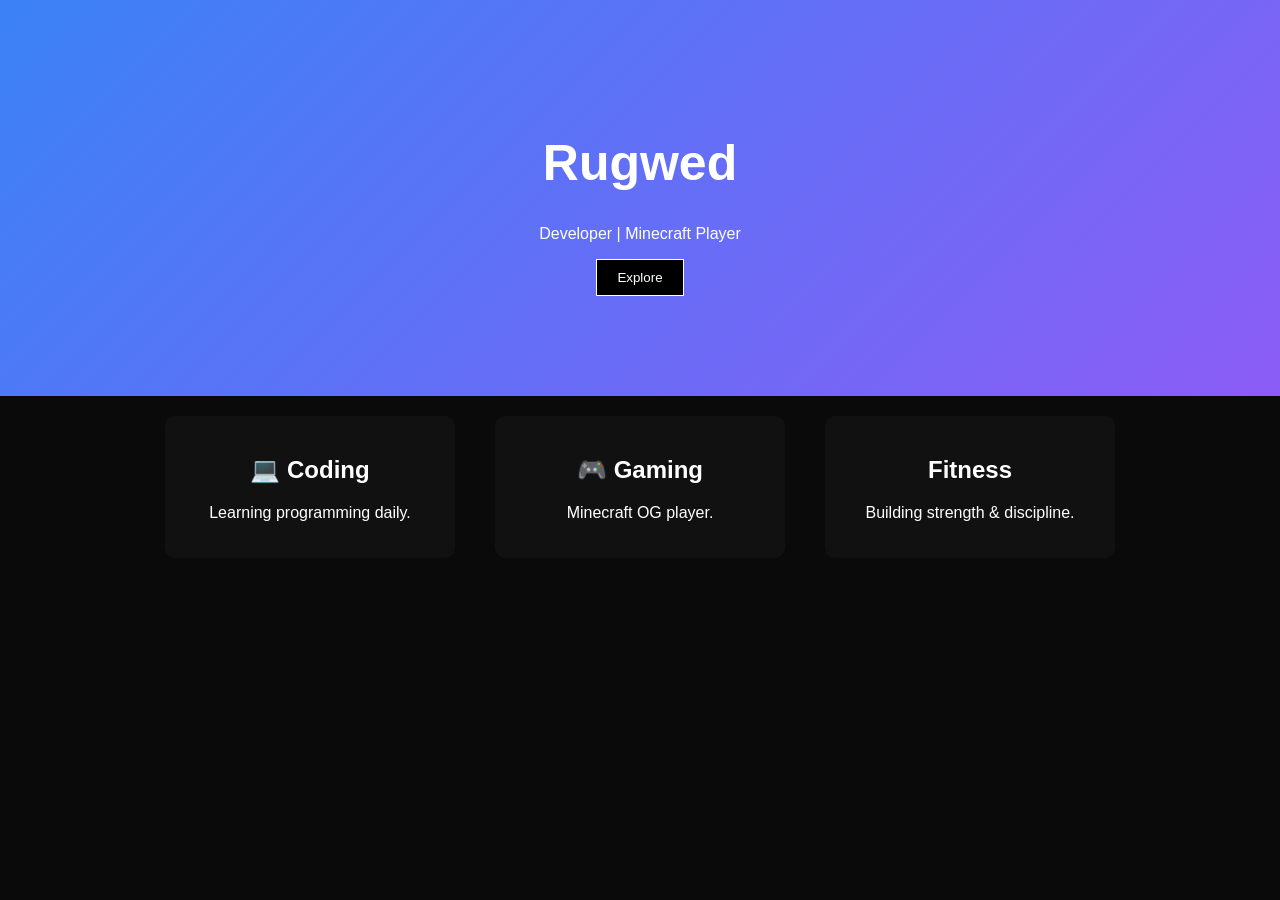
==== index.html @ fbd2284b "Update index.html" ====
<!DOCTYPE html>
<html lang="en">
<head>
    <meta charset="UTF-8">
    <title>Rugwed</title>

    <!-- 🔗 CSS CONNECTED HERE -->
    <link rel="stylesheet" href="style.css">
</head>

<body>

    <div class="hero">
        <h1>Rugwed</h1>
        <p>Developer | Minecraft Player</p>
        <button>Explore</button>
    </div>

    <section class="features">
        <div class="card">
            <h2>💻 Coding</h2>
            <p>Learning programming daily.</p>
        </div>

        <div class="card">
            <h2>🎮 Gaming</h2>
            <p>Minecraft OG player.</p>
        </div>

        <div class="card">
            <h2>Fitness</h2>
            <p>Building strength & discipline.</p>
        </div>
    </section>

    <!-- 🔗 JS CONNECTED HERE -->
    <script src="script.js"></script>

</body>
</html>
---- style.css ----
body {
  margin: 0;
  font-family: Arial;
  background: #0a0a0a;
  color: white;
  text-align: center;
}

.hero {
  padding: 100px 20px;
  background: linear-gradient(135deg, #3b82f6, #8b5cf6);
}

.hero h1 {
  font-size: 50px;
}

button {
  padding: 10px 20px;
  background: black;
  color: white;
  border: 1px solid white;
  cursor: pointer;
}

.features {
  display: flex;
  justify-content: center;
  flex-wrap: wrap;
}

.card {
  background: #111;
  margin: 20px;
  padding: 20px;
  width: 250px;
  border-radius: 10px;
  transition: 0.3s;
}

.card:hover {
  transform: scale(1.1);
}
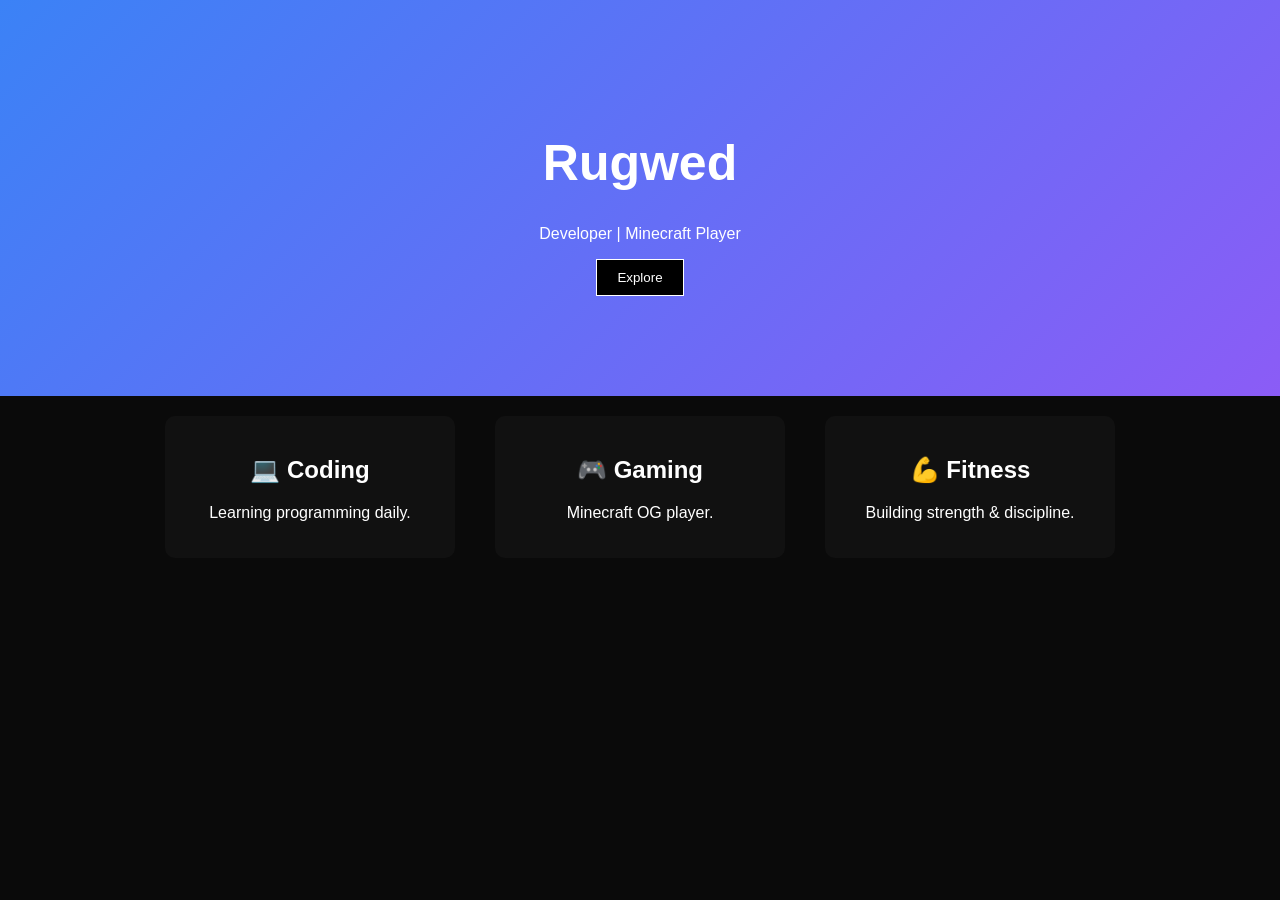
==== commit d9fc4f79: "Update index.html" ====
--- a/index.html
+++ b/index.html
@@ -17,20 +17,20 @@
     </div>
 
     <section class="features">
-        <div class="card">
-            <h2>💻 Coding</h2>
-            <p>Learning programming daily.</p>
-        </div>
+        <div class="card" onclick="location.href='coding.html'">
+    <h2>💻 Coding</h2>
+    <p>Learning programming daily.</p>
+</div>
 
-        <div class="card">
-            <h2>🎮 Gaming</h2>
-            <p>Minecraft OG player.</p>
-        </div>
+     <div class="card" onclick="location.href='gaming.html'">
+    <h2>🎮 Gaming</h2>
+    <p>Minecraft OG player.</p>
+</div>
 
-        <div class="card">
-            <h2>Fitness</h2>
-            <p>Building strength & discipline.</p>
-        </div>
+        <d<div class="card" onclick="location.href='fitness.html'">
+    <h2>💪 Fitness</h2>
+    <p>Building strength & discipline.</p>
+</div>
     </section>
 
     <!-- 🔗 JS CONNECTED HERE -->
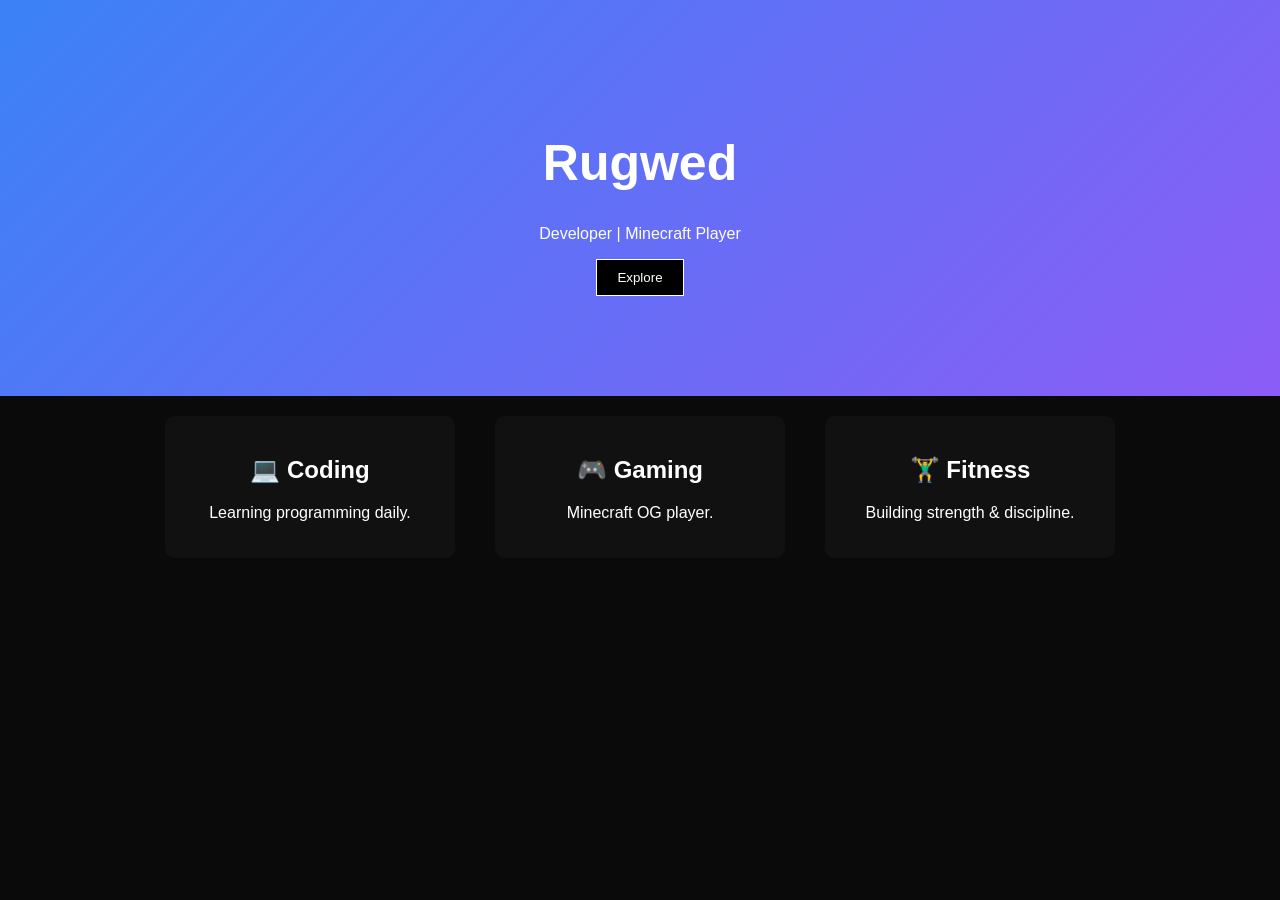
==== commit fc56cd1e: "Update index.html" ====
--- a/index.html
+++ b/index.html
@@ -28,7 +28,7 @@
 </div>
 
         <d<div class="card" onclick="location.href='fitness.html'">
-    <h2>💪 Fitness</h2>
+    <h2>🏋️‍♂️ Fitness</h2>
     <p>Building strength & discipline.</p>
 </div>
     </section>
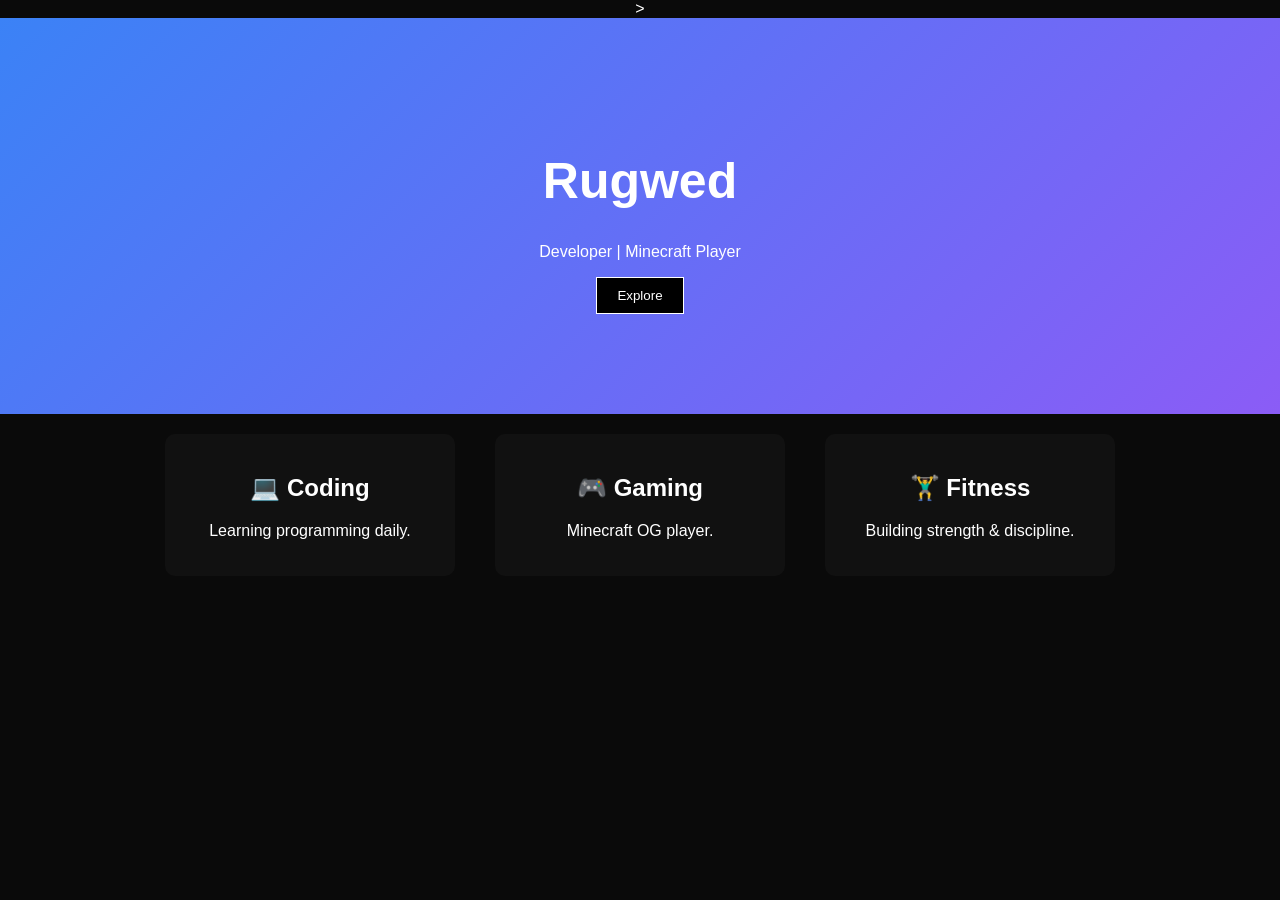
==== commit d0f3fe83: "Update index.html" ====
--- a/index.html
+++ b/index.html
@@ -5,7 +5,7 @@
     <title>Rugwed</title>
 
     <!-- 🔗 CSS CONNECTED HERE -->
-    <link rel="stylesheet" href="style.css">
+   <link rel="stylesheet" href="../style.css">>
 </head>
 
 <body>
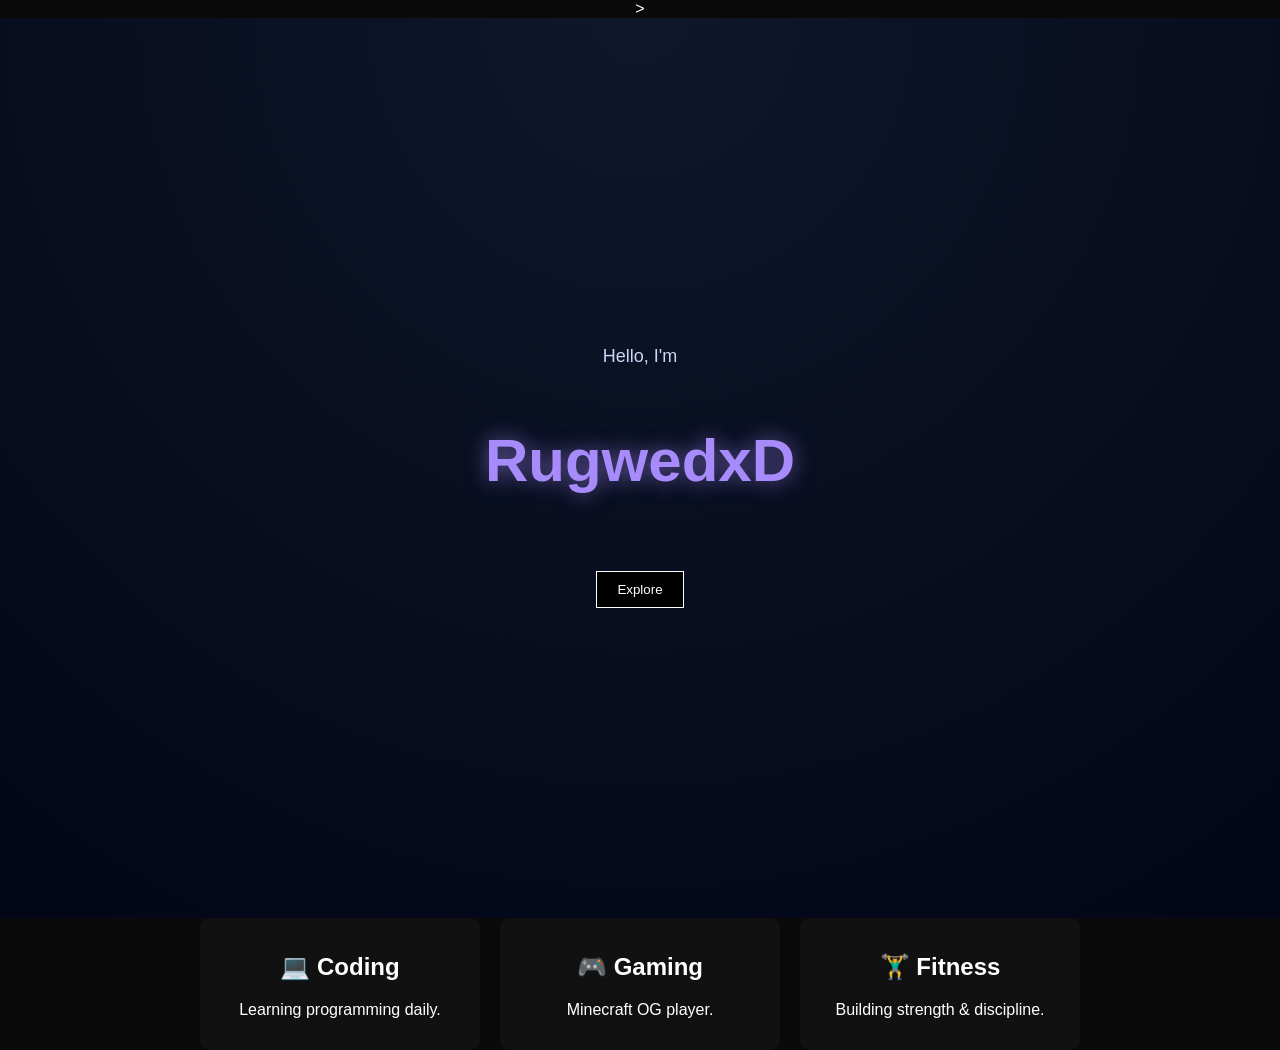
==== commit 708f74a5: "Update index.html" ====
--- a/index.html
+++ b/index.html
@@ -2,32 +2,34 @@
 <html lang="en">
 <head>
     <meta charset="UTF-8">
-    <title>Rugwed</title>
+    <title>rug</title>
 
     <!-- 🔗 CSS CONNECTED HERE -->
-   <link rel="stylesheet" href="../style.css">>
+   <link rel="stylesheet" href="../../../style.css">>
 </head>
 
 <body>
+<div class="hero">
+    <p>Hello, I'm</p>
+    <h1>RugwedxD</h1>
 
-    <div class="hero">
-        <h1>Rugwed</h1>
-        <p>Developer | Minecraft Player</p>
-        <button>Explore</button>
-    </div>
+    <p id="typing"></p>
+
+    <button onclick="location.href='coding/'">Explore</button>
+</div>
 
     <section class="features">
-        <div class="card" onclick="location.href='coding.html'">
+        <div class="card" onclick="location.href='coding'">
     <h2>💻 Coding</h2>
     <p>Learning programming daily.</p>
 </div>
 
-     <div class="card" onclick="location.href='gaming.html'">
+     <div class="card" onclick="location.href='gaming'">
     <h2>🎮 Gaming</h2>
     <p>Minecraft OG player.</p>
 </div>
 
-        <d<div class="card" onclick="location.href='fitness.html'">
+        <d<div class="card" onclick="location.href='fitness'">
     <h2>🏋️‍♂️ Fitness</h2>
     <p>Building strength & discipline.</p>
 </div>
--- a/style.css
+++ b/style.css
@@ -7,12 +7,24 @@
 }
 
 .hero {
-  padding: 100px 20px;
-  background: linear-gradient(135deg, #3b82f6, #8b5cf6);
+  height: 100vh;
+  display: flex;
+  flex-direction: column;
+  justify-content: center;
+  align-items: center;
+  background: radial-gradient(circle at top, #0f172a, #020617);
+  text-align: center;
 }
 
 .hero h1 {
-  font-size: 50px;
+  font-size: 60px;
+  color: #a78bfa;
+  text-shadow: 0 0 20px rgba(167,139,250,0.6);
+}
+
+.hero p {
+  color: #cbd5f5;
+  font-size: 18px;
 }
 
 button {
@@ -27,17 +39,66 @@
   display: flex;
   justify-content: center;
   flex-wrap: wrap;
+  gap: 20px;
 }
 
 .card {
+  width: 250px;
   background: #111;
-  margin: 20px;
-  padding: 20px;
-  width: 250px;
+  padding: 15px;
   border-radius: 10px;
-  transition: 0.3s;
+  text-align: center;
+  cursor: pointer;
+  transition: transform 0.3s ease;
+}
+
+.card img:hover {
+  transform: scale(1.12);
+  filter: brightness(1.1);
+}
+
+.card img {
+  width: 100%;
+  max-height: 300px;
+  object-fit: contain;
+  border-radius: 10px;
+  cursor: pointer;
+  transition: transform 0.3s ease;
+}
+
+.card img:hover {
+  transform: scale(1.08);
+}
+
+#popup {
+  position: fixed;
+  top: 0;
+  left: 0;
+  width: 100%;
+  height: 100%;
+  background: rgba(0,0,0,0.95);
+  display: none;
+  justify-content: center;
+  align-items: center;
+}
+
+#popup img {
+  max-width: 98%;
+  max-height: 98%;
+  border-radius: 10px;
+  transition: transform 0.3s ease;
+  transform: scale(0.8);
+}
+
+@keyframes fadeIn {
+  from { opacity: 0; }
+  to { opacity: 1; }
+}
+
+.card {
+  cursor: pointer;
 }
 
 .card:hover {
-  transform: scale(1.1);
+  transform: scale(1.05);
 }
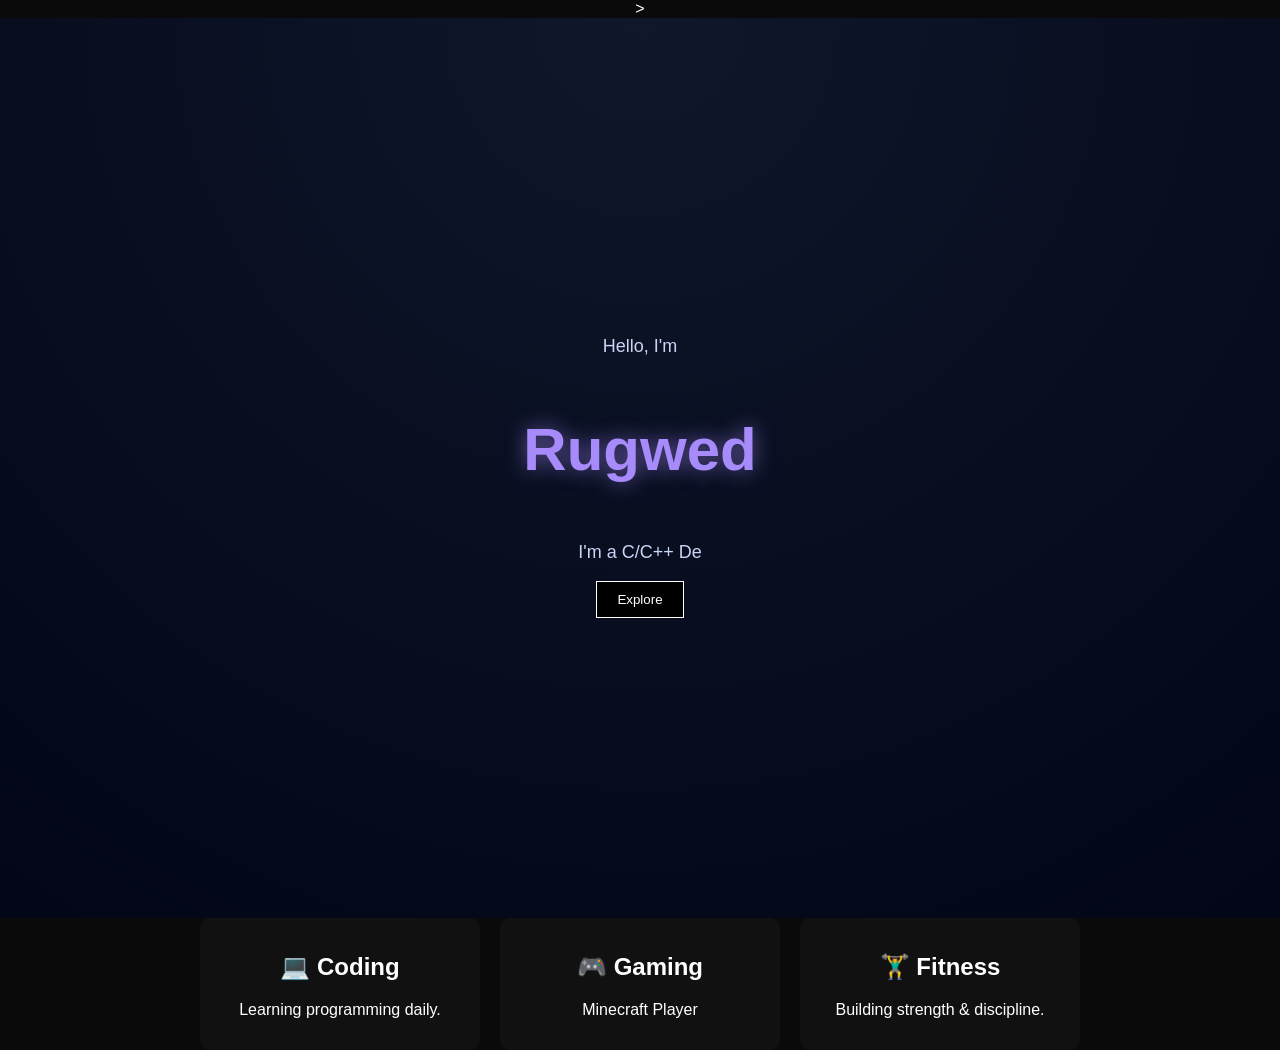
==== commit 838a1a3e: "Update index.html" ====
--- a/index.html
+++ b/index.html
@@ -11,7 +11,7 @@
 <body>
 <div class="hero">
     <p>Hello, I'm</p>
-    <h1>RugwedxD</h1>
+    <h1>Rugwed</h1>
 
     <p id="typing"></p>
 
@@ -26,7 +26,7 @@
 
      <div class="card" onclick="location.href='gaming'">
     <h2>🎮 Gaming</h2>
-    <p>Minecraft OG player.</p>
+    <p>Minecraft Player</p>
 </div>
 
         <d<div class="card" onclick="location.href='fitness'">
